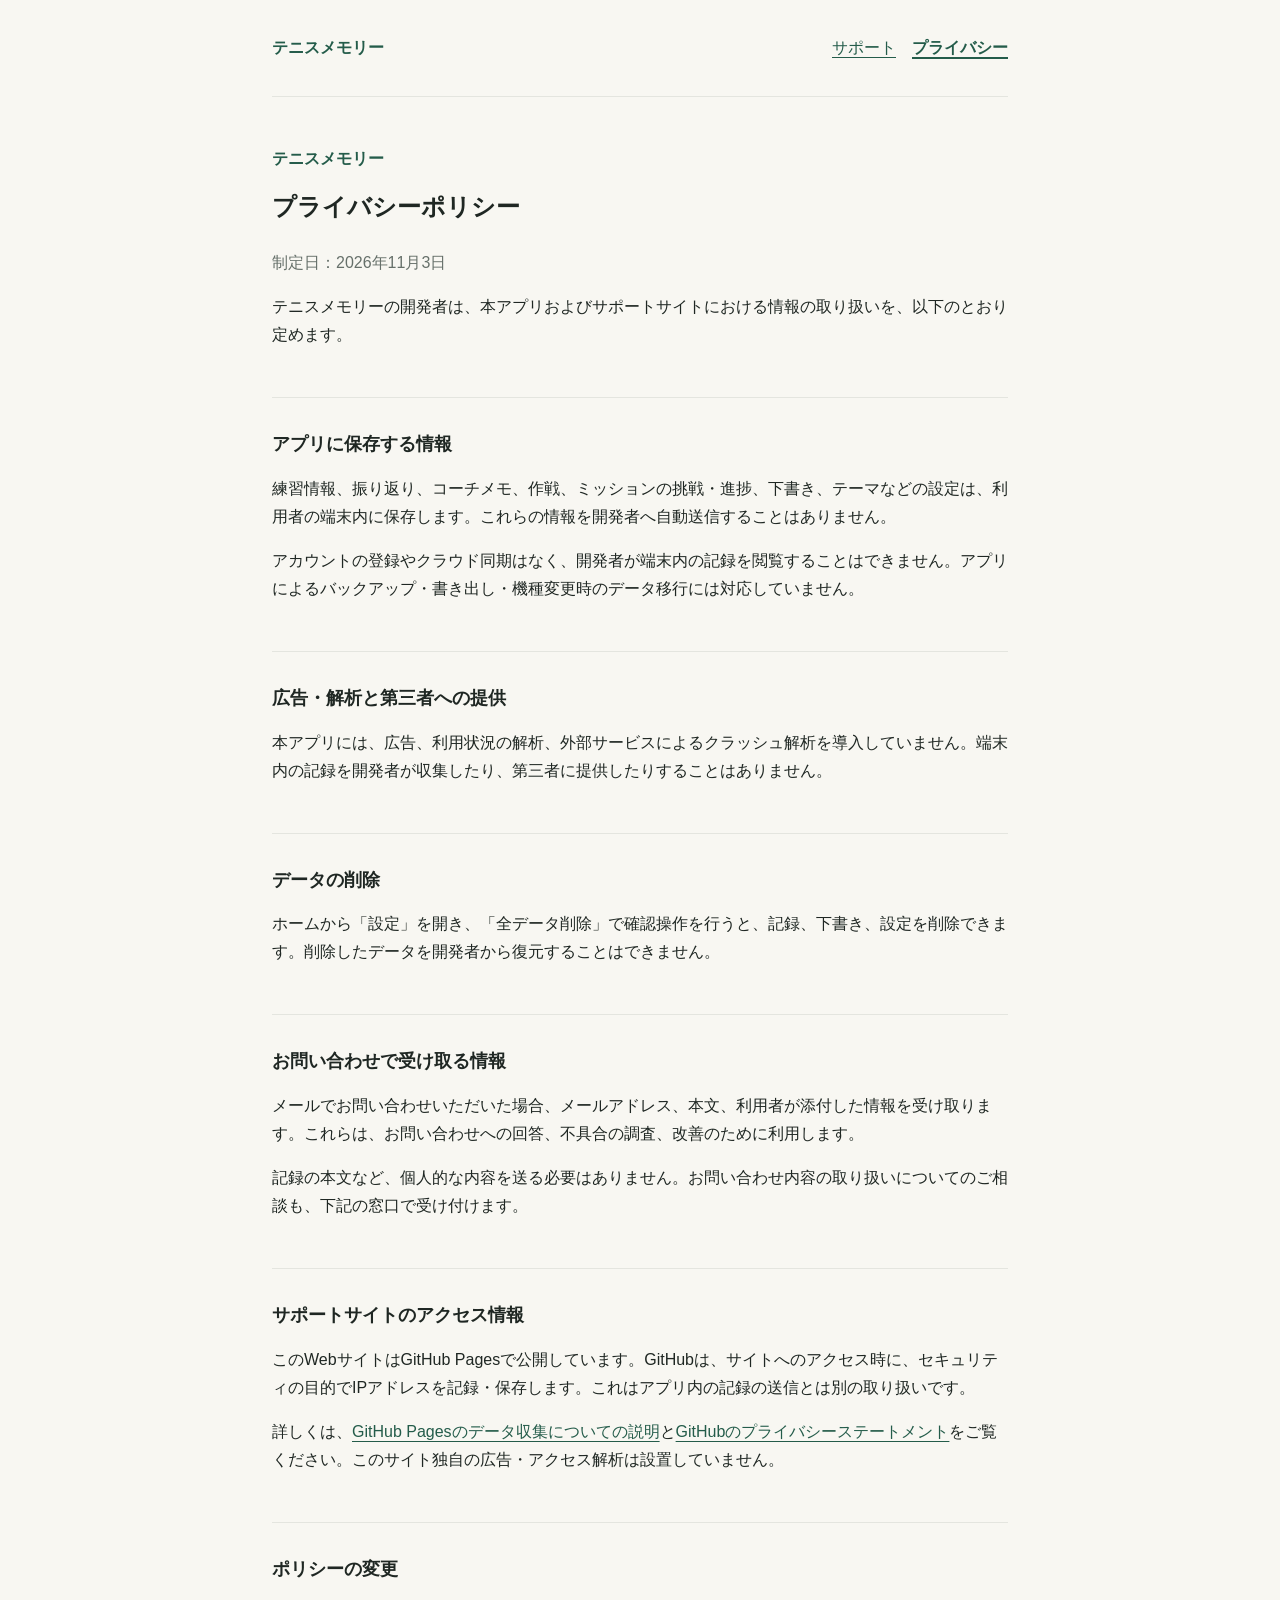
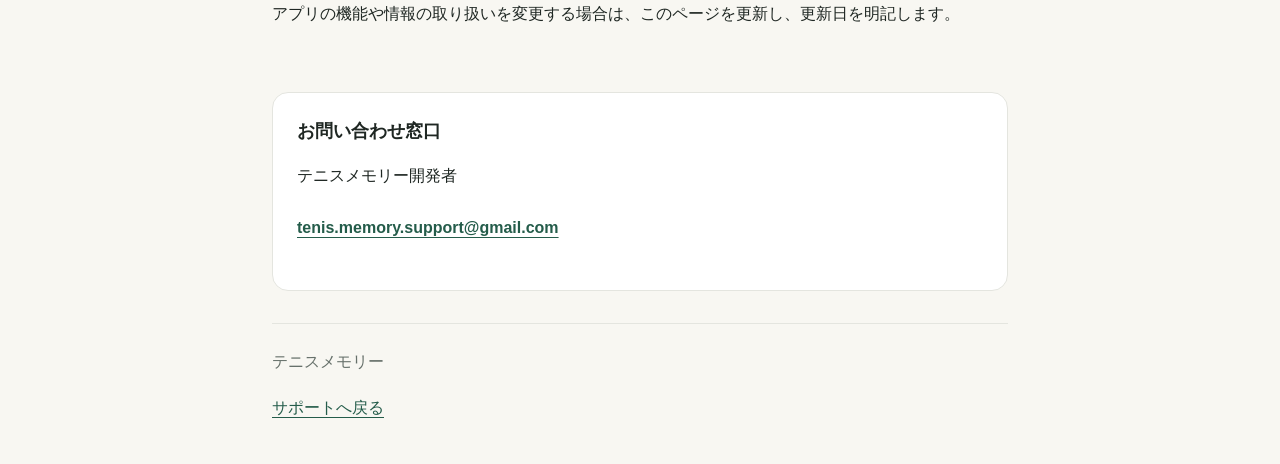
==== site/privacy.html @ 1df99ce5 "Publish テニスメモリー support and privacy pages" ====
<!doctype html>
<html lang="ja">
  <head>
    <meta charset="utf-8" />
    <meta name="viewport" content="width=device-width, initial-scale=1" />
    <meta name="color-scheme" content="light dark" />
    <meta name="description" content="テニスメモリーのプライバシーポリシー。端末内データ、削除方法、お問い合わせとWebサイトの情報の取り扱いをご案内します。" />
    <title>プライバシーポリシー | テニスメモリー</title>
    <link rel="stylesheet" href="./styles.css" />
  </head>
  <body>
    <a class="skip-link" href="#main">本文へ移動</a>
    <header class="site-header">
      <a class="brand" href="./">テニスメモリー</a>
      <nav aria-label="サイト内">
        <a href="./">サポート</a>
        <a href="./privacy.html" aria-current="page">プライバシー</a>
      </nav>
    </header>
    <main id="main" tabindex="-1">
      <div class="intro">
        <p class="eyebrow">テニスメモリー</p>
        <h1>プライバシーポリシー</h1>
        <p class="secondary">制定日：2026年11月3日</p>
        <p>テニスメモリーの開発者は、本アプリおよびサポートサイトにおける情報の取り扱いを、以下のとおり定めます。</p>
      </div>
      <section aria-labelledby="storage-title">
        <h2 id="storage-title">アプリに保存する情報</h2>
        <p>練習情報、振り返り、コーチメモ、作戦、ミッションの挑戦・進捗、下書き、テーマなどの設定は、利用者の端末内に保存します。これらの情報を開発者へ自動送信することはありません。</p>
        <p>アカウントの登録やクラウド同期はなく、開発者が端末内の記録を閲覧することはできません。アプリによるバックアップ・書き出し・機種変更時のデータ移行には対応していません。</p>
      </section>
      <section aria-labelledby="analytics-title">
        <h2 id="analytics-title">広告・解析と第三者への提供</h2>
        <p>本アプリには、広告、利用状況の解析、外部サービスによるクラッシュ解析を導入していません。端末内の記録を開発者が収集したり、第三者に提供したりすることはありません。</p>
      </section>
      <section aria-labelledby="deletion-title">
        <h2 id="deletion-title">データの削除</h2>
        <p>ホームから「設定」を開き、「全データ削除」で確認操作を行うと、記録、下書き、設定を削除できます。削除したデータを開発者から復元することはできません。</p>
      </section>
      <section aria-labelledby="email-title">
        <h2 id="email-title">お問い合わせで受け取る情報</h2>
        <p>メールでお問い合わせいただいた場合、メールアドレス、本文、利用者が添付した情報を受け取ります。これらは、お問い合わせへの回答、不具合の調査、改善のために利用します。</p>
        <p>記録の本文など、個人的な内容を送る必要はありません。お問い合わせ内容の取り扱いについてのご相談も、下記の窓口で受け付けます。</p>
      </section>
      <section aria-labelledby="website-title">
        <h2 id="website-title">サポートサイトのアクセス情報</h2>
        <p>このWebサイトはGitHub Pagesで公開しています。GitHubは、サイトへのアクセス時に、セキュリティの目的でIPアドレスを記録・保存します。これはアプリ内の記録の送信とは別の取り扱いです。</p>
        <p>詳しくは、<a href="https://docs.github.com/en/pages/getting-started-with-github-pages/what-is-github-pages#data-collection">GitHub Pagesのデータ収集についての説明</a>と<a href="https://docs.github.com/en/site-policy/privacy-policies/github-general-privacy-statement">GitHubのプライバシーステートメント</a>をご覧ください。このサイト独自の広告・アクセス解析は設置していません。</p>
      </section>
      <section aria-labelledby="changes-title">
        <h2 id="changes-title">ポリシーの変更</h2>
        <p>アプリの機能や情報の取り扱いを変更する場合は、このページを更新し、更新日を明記します。</p>
      </section>
      <section class="contact" aria-labelledby="contact-title">
        <h2 id="contact-title">お問い合わせ窓口</h2>
        <p>テニスメモリー開発者</p>
        <p><a class="email" href="mailto:tenis.memory.support@gmail.com">tenis.memory.support@gmail.com</a></p>
      </section>
    </main>
    <footer>
      <p>テニスメモリー</p>
      <a href="./">サポートへ戻る</a>
    </footer>
  </body>
</html>
---- site/styles.css ----
/* Static website equivalents of src/theme/{colors,spacing,typography}.ts.
   Keep these roles aligned when the app's design tokens change. */
:root {
  color-scheme: light dark;
  --background: #f8f7f2;
  --surface: #ffffff;
  --primary: #245c4a;
  --primary-soft: #e6f0ea;
  --text: #1f2723;
  --secondary: #66706a;
  --border: #e4e5df;
  font-family:
    -apple-system, BlinkMacSystemFont, "Hiragino Sans", "Yu Gothic", sans-serif;
  color: var(--text);
  background: var(--background);
  line-height: 1.75;
  overflow-wrap: anywhere;
}

@media (prefers-color-scheme: dark) {
  :root {
    --background: #121714;
    --surface: #1b231f;
    --primary: #8accaa;
    --primary-soft: #263d33;
    --text: #eef3ef;
    --secondary: #aab5ae;
    --border: #37443d;
  }
}

* {
  box-sizing: border-box;
}

body {
  margin: 0;
  font-size: 1rem;
}

.site-header,
main,
footer {
  width: min(100% - 2.5rem, 46rem);
  margin-inline: auto;
}

.site-header {
  display: flex;
  flex-wrap: wrap;
  align-items: center;
  justify-content: space-between;
  gap: 0.5rem 1.5rem;
  padding-block: 1.5rem;
  border-bottom: 1px solid var(--border);
}

nav {
  display: flex;
  flex-wrap: wrap;
  gap: 0.5rem 1rem;
}

a {
  color: var(--primary);
  text-underline-offset: 0.25em;
}

a:hover {
  text-decoration-thickness: 2px;
}

a:focus-visible {
  outline: 3px solid var(--primary);
  outline-offset: 4px;
  border-radius: 4px;
}

.brand {
  font-weight: 600;
  text-decoration: none;
}

nav a,
footer a,
.brand {
  display: inline-flex;
  align-items: center;
  min-height: 3rem;
}

[aria-current="page"] {
  font-weight: 600;
  text-decoration-thickness: 2px;
}

.intro {
  padding-block: 3rem 2rem;
}

.eyebrow {
  color: var(--primary);
  font-weight: 600;
}

h1 {
  font-size: 1.5rem;
  line-height: 1.5;
  margin-block: 0.75rem 1.5rem;
}

h2,
h3 {
  line-height: 1.6;
  font-weight: 600;
}

h2 {
  font-size: 1.125rem;
  margin-block: 0 1rem;
}

h3 {
  font-size: 1rem;
  margin-block: 0 0.5rem;
}

p {
  margin-block: 0 1rem;
}

section {
  padding-block: 2rem;
  border-top: 1px solid var(--border);
  scroll-margin-top: 1.5rem;
}

article + article {
  margin-top: 2rem;
}

.contact-link {
  display: inline-flex;
  align-items: center;
  min-height: 3rem;
  padding: 0.5rem 1.5rem;
  background: var(--primary-soft);
  border-radius: 12px;
  font-weight: 600;
}

.contact {
  background: var(--surface);
  padding: 1.5rem;
  border: 1px solid var(--border);
  border-radius: 16px;
  margin-block: 1rem 2rem;
}

.email {
  display: inline-block;
  padding-block: 0.5rem;
  font-weight: 600;
}

ul {
  padding-left: 1.5rem;
  margin-block: 0 1rem;
}

li + li {
  margin-top: 0.5rem;
}

.secondary,
footer {
  color: var(--secondary);
}

footer {
  padding-block: 1.5rem 2rem;
  border-top: 1px solid var(--border);
}

footer p {
  margin-bottom: 0.5rem;
}

.skip-link {
  position: absolute;
  top: 0.5rem;
  left: 1rem;
  padding: 0.75rem 1rem;
  background: var(--surface);
  transform: translateY(-200%);
}

.skip-link:focus {
  transform: translateY(0);
}
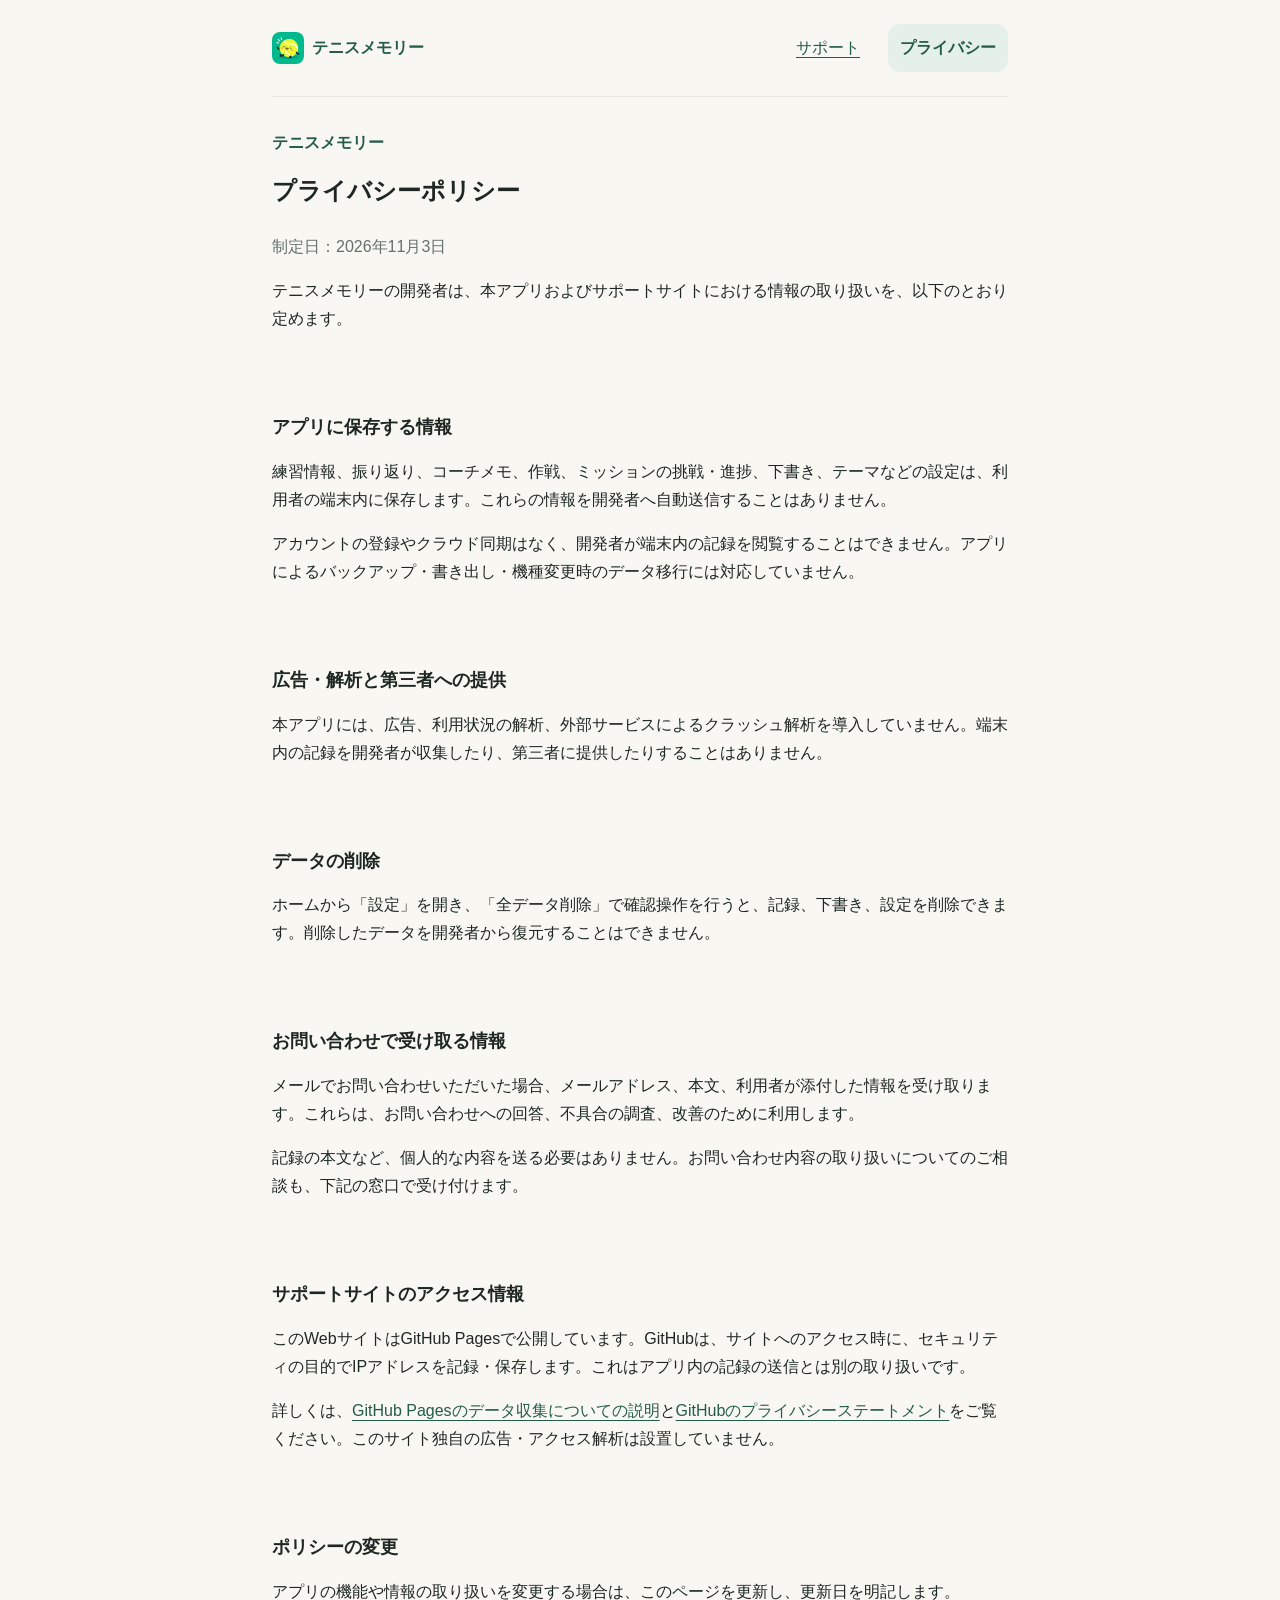
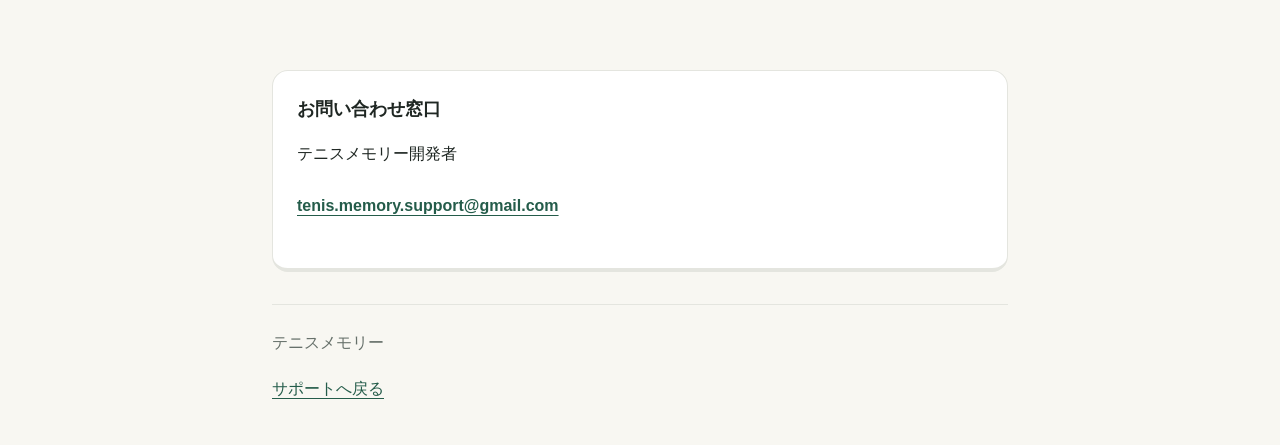
==== commit 845b63f0: "Match support pages to app companion and card design" ====
--- a/site/privacy.html
+++ b/site/privacy.html
@@ -11,7 +11,7 @@
   <body>
     <a class="skip-link" href="#main">本文へ移動</a>
     <header class="site-header">
-      <a class="brand" href="./">テニスメモリー</a>
+      <a class="brand" href="./"><img src="./assets/app-icon.png" width="32" height="32" alt="" />テニスメモリー</a>
       <nav aria-label="サイト内">
         <a href="./">サポート</a>
         <a href="./privacy.html" aria-current="page">プライバシー</a>
--- a/site/styles.css
+++ b/site/styles.css
@@ -5,6 +5,7 @@
   --background: #f8f7f2;
   --surface: #ffffff;
   --primary: #245c4a;
+  --on-primary: #ffffff;
   --primary-soft: #e6f0ea;
   --text: #1f2723;
   --secondary: #66706a;
@@ -22,6 +23,7 @@
     --background: #121714;
     --surface: #1b231f;
     --primary: #8accaa;
+    --on-primary: #102018;
     --primary-soft: #263d33;
     --text: #eef3ef;
     --secondary: #aab5ae;
@@ -77,8 +79,13 @@
 }
 
 .brand {
+  gap: 0.5rem;
   font-weight: 600;
   text-decoration: none;
+}
+
+.brand img {
+  border-radius: 8px;
 }
 
 nav a,
@@ -90,12 +97,45 @@
 }
 
 [aria-current="page"] {
-  font-weight: 600;
-  text-decoration-thickness: 2px;
+  background: var(--primary-soft);
+  font-weight: 600;
+  text-decoration: none;
+}
+
+nav a {
+  padding-inline: 0.75rem;
+  border-radius: 12px;
 }
 
 .intro {
-  padding-block: 3rem 2rem;
+  padding-block: 2rem;
+}
+
+.companion {
+  display: flex;
+  align-items: center;
+  gap: 0.75rem;
+  padding-top: 1.5rem;
+  margin: 0 0 -1rem 0.5rem;
+  position: relative;
+}
+
+.companion img {
+  object-fit: contain;
+  flex-shrink: 0;
+}
+
+.companion p {
+  margin: 0 0 1rem;
+}
+
+.welcome-card {
+  background: var(--surface);
+  border: 1px solid var(--border);
+  border-bottom-width: 4px;
+  border-radius: 16px;
+  padding: 2rem 1.25rem 1.25rem;
+  margin-bottom: 1.5rem;
 }
 
 .eyebrow {
@@ -131,12 +171,23 @@
 
 section {
   padding-block: 2rem;
-  border-top: 1px solid var(--border);
   scroll-margin-top: 1.5rem;
 }
 
+article {
+  background: var(--surface);
+  padding: 1.25rem;
+  border: 1px solid var(--border);
+  border-bottom-width: 4px;
+  border-radius: 16px;
+}
+
+article p:last-child {
+  margin-bottom: 0;
+}
+
 article + article {
-  margin-top: 2rem;
+  margin-top: 1rem;
 }
 
 .contact-link {
@@ -144,15 +195,20 @@
   align-items: center;
   min-height: 3rem;
   padding: 0.5rem 1.5rem;
-  background: var(--primary-soft);
-  border-radius: 12px;
-  font-weight: 600;
+  background: var(--primary);
+  color: var(--on-primary);
+  border-radius: 32px;
+  border: 1px solid var(--on-primary);
+  border-bottom-width: 4px;
+  font-weight: 600;
+  text-decoration: none;
 }
 
 .contact {
   background: var(--surface);
   padding: 1.5rem;
   border: 1px solid var(--border);
+  border-bottom-width: 4px;
   border-radius: 16px;
   margin-block: 1rem 2rem;
 }
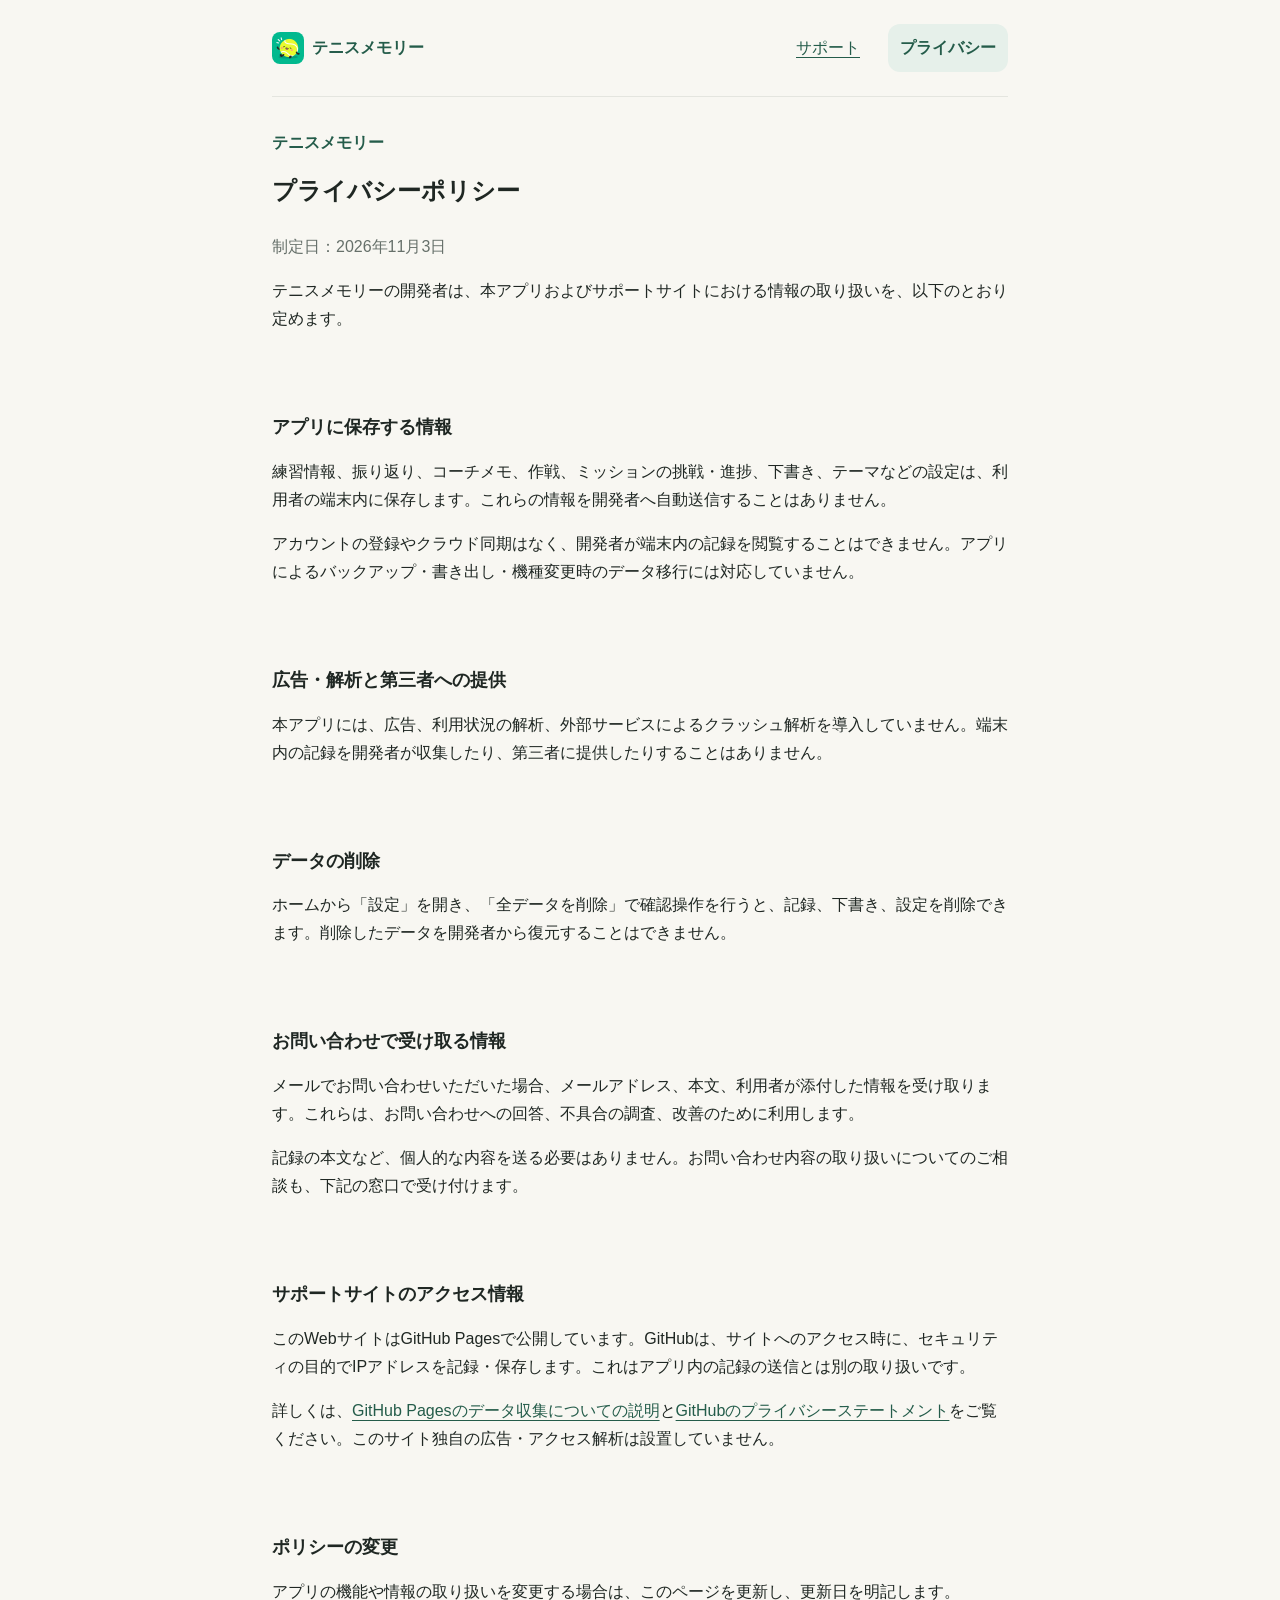
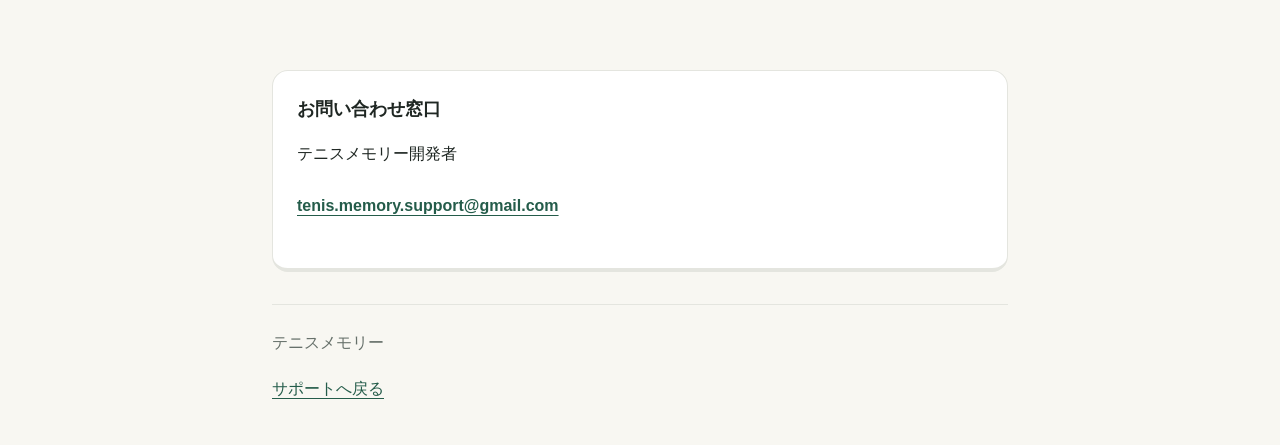
==== commit 077fcc0d: "Use the exact data deletion label from app settings" ====
--- a/site/privacy.html
+++ b/site/privacy.html
@@ -3,7 +3,7 @@
   <head>
     <meta charset="utf-8" />
     <meta name="viewport" content="width=device-width, initial-scale=1" />
-    <meta name="color-scheme" content="light dark" />
+    <meta name="color-scheme" content="light" />
     <meta name="description" content="テニスメモリーのプライバシーポリシー。端末内データ、削除方法、お問い合わせとWebサイトの情報の取り扱いをご案内します。" />
     <title>プライバシーポリシー | テニスメモリー</title>
     <link rel="stylesheet" href="./styles.css" />
@@ -35,7 +35,7 @@
       </section>
       <section aria-labelledby="deletion-title">
         <h2 id="deletion-title">データの削除</h2>
-        <p>ホームから「設定」を開き、「全データ削除」で確認操作を行うと、記録、下書き、設定を削除できます。削除したデータを開発者から復元することはできません。</p>
+        <p>ホームから「設定」を開き、「全データを削除」で確認操作を行うと、記録、下書き、設定を削除できます。削除したデータを開発者から復元することはできません。</p>
       </section>
       <section aria-labelledby="email-title">
         <h2 id="email-title">お問い合わせで受け取る情報</h2>
--- a/site/styles.css
+++ b/site/styles.css
@@ -1,7 +1,7 @@
 /* Static website equivalents of src/theme/{colors,spacing,typography}.ts.
    Keep these roles aligned when the app's design tokens change. */
 :root {
-  color-scheme: light dark;
+  color-scheme: light;
   --background: #f8f7f2;
   --surface: #ffffff;
   --primary: #245c4a;
@@ -18,19 +18,6 @@
   overflow-wrap: anywhere;
 }
 
-@media (prefers-color-scheme: dark) {
-  :root {
-    --background: #121714;
-    --surface: #1b231f;
-    --primary: #8accaa;
-    --on-primary: #102018;
-    --primary-soft: #263d33;
-    --text: #eef3ef;
-    --secondary: #aab5ae;
-    --border: #37443d;
-  }
-}
-
 * {
   box-sizing: border-box;
 }
@@ -123,10 +110,6 @@
 .companion img {
   object-fit: contain;
   flex-shrink: 0;
-}
-
-.companion p {
-  margin: 0 0 1rem;
 }
 
 .welcome-card {
@@ -242,6 +225,10 @@
   margin-bottom: 0.5rem;
 }
 
+.companion p {
+  margin: 0 0 1rem;
+}
+
 .skip-link {
   position: absolute;
   top: 0.5rem;
